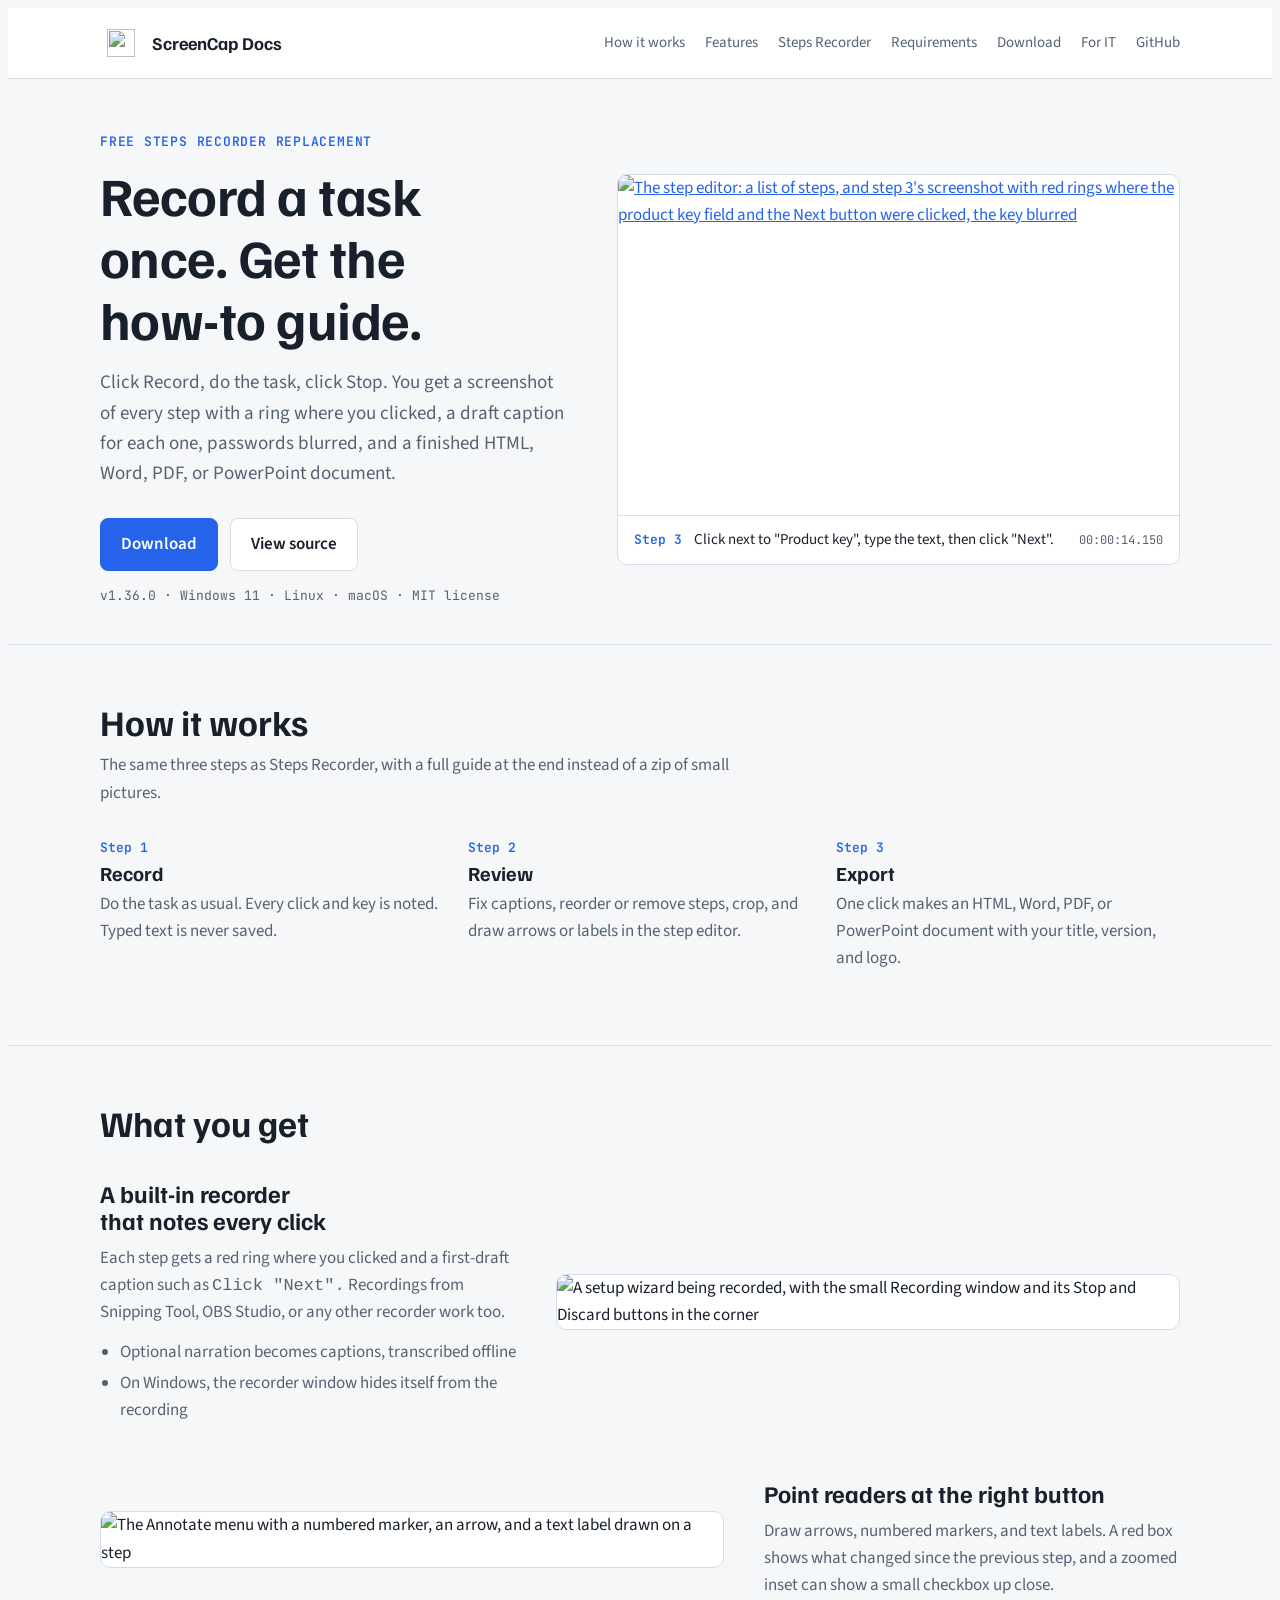
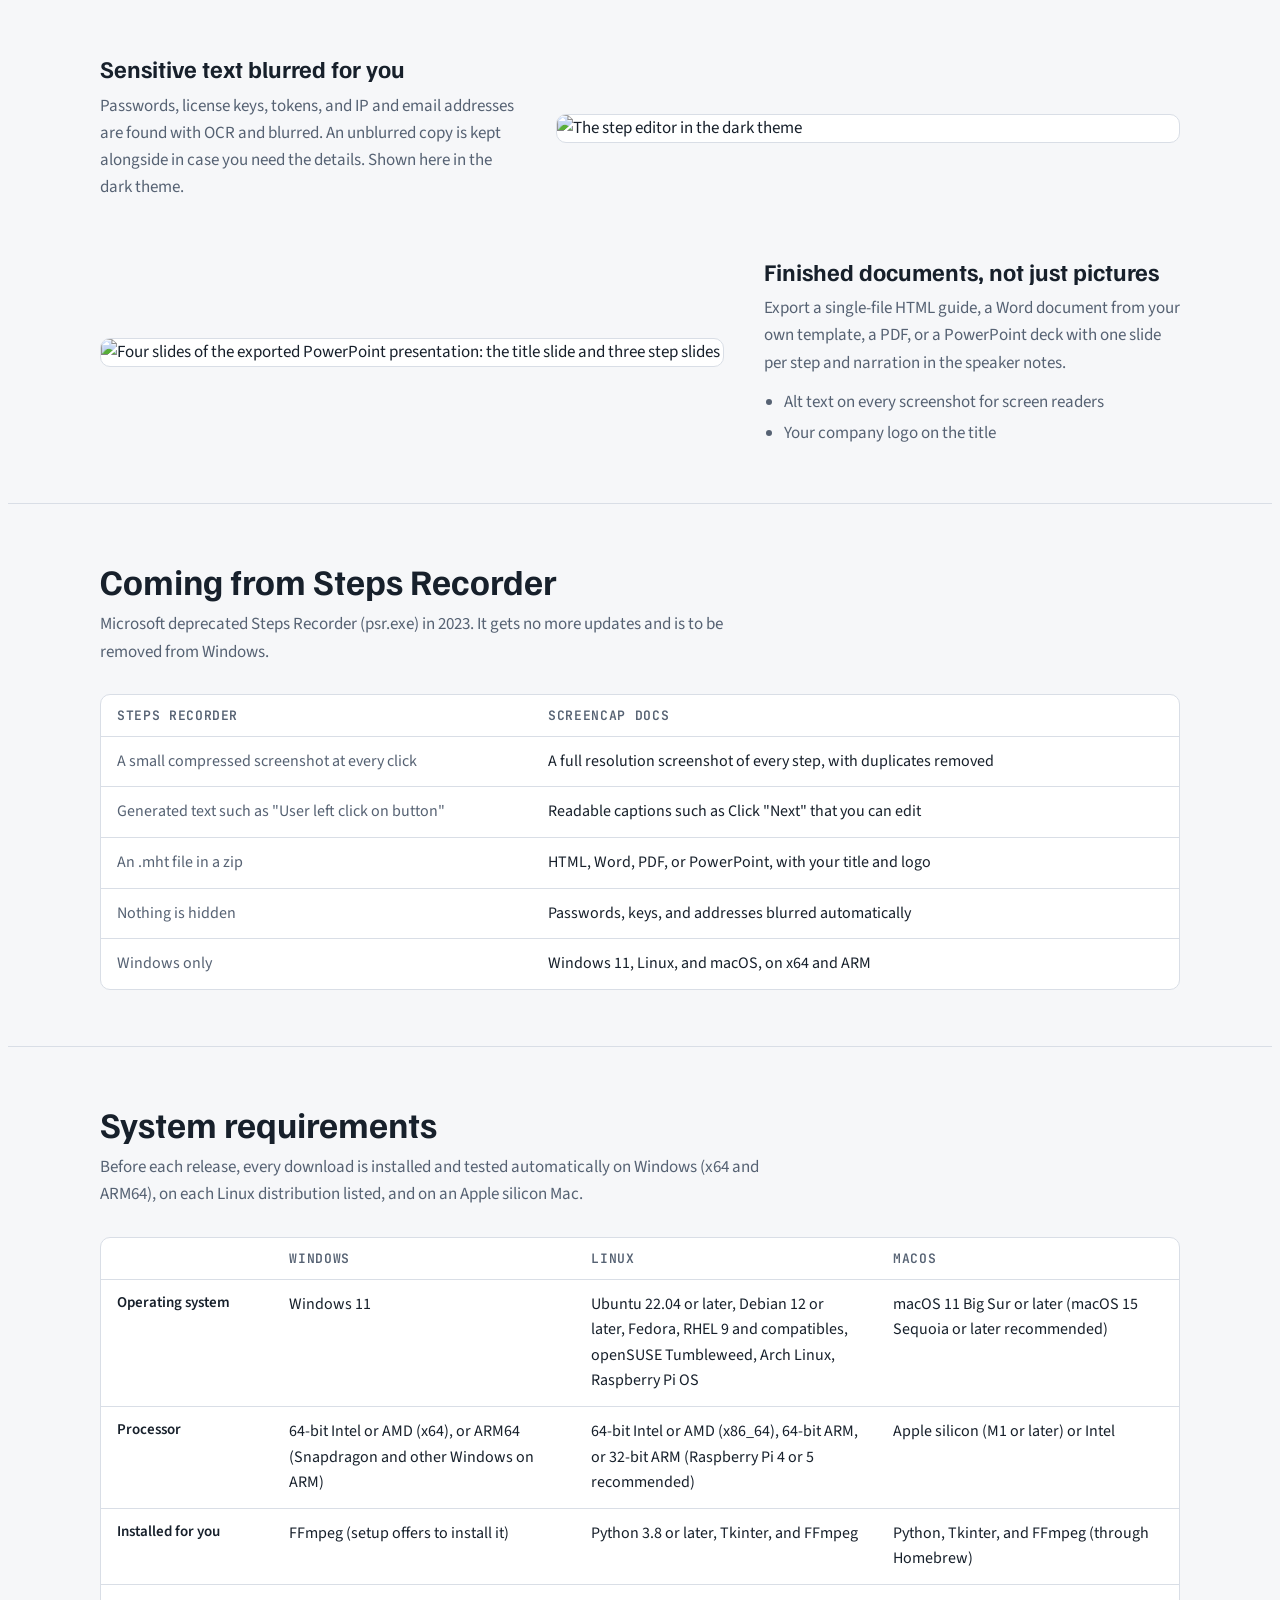
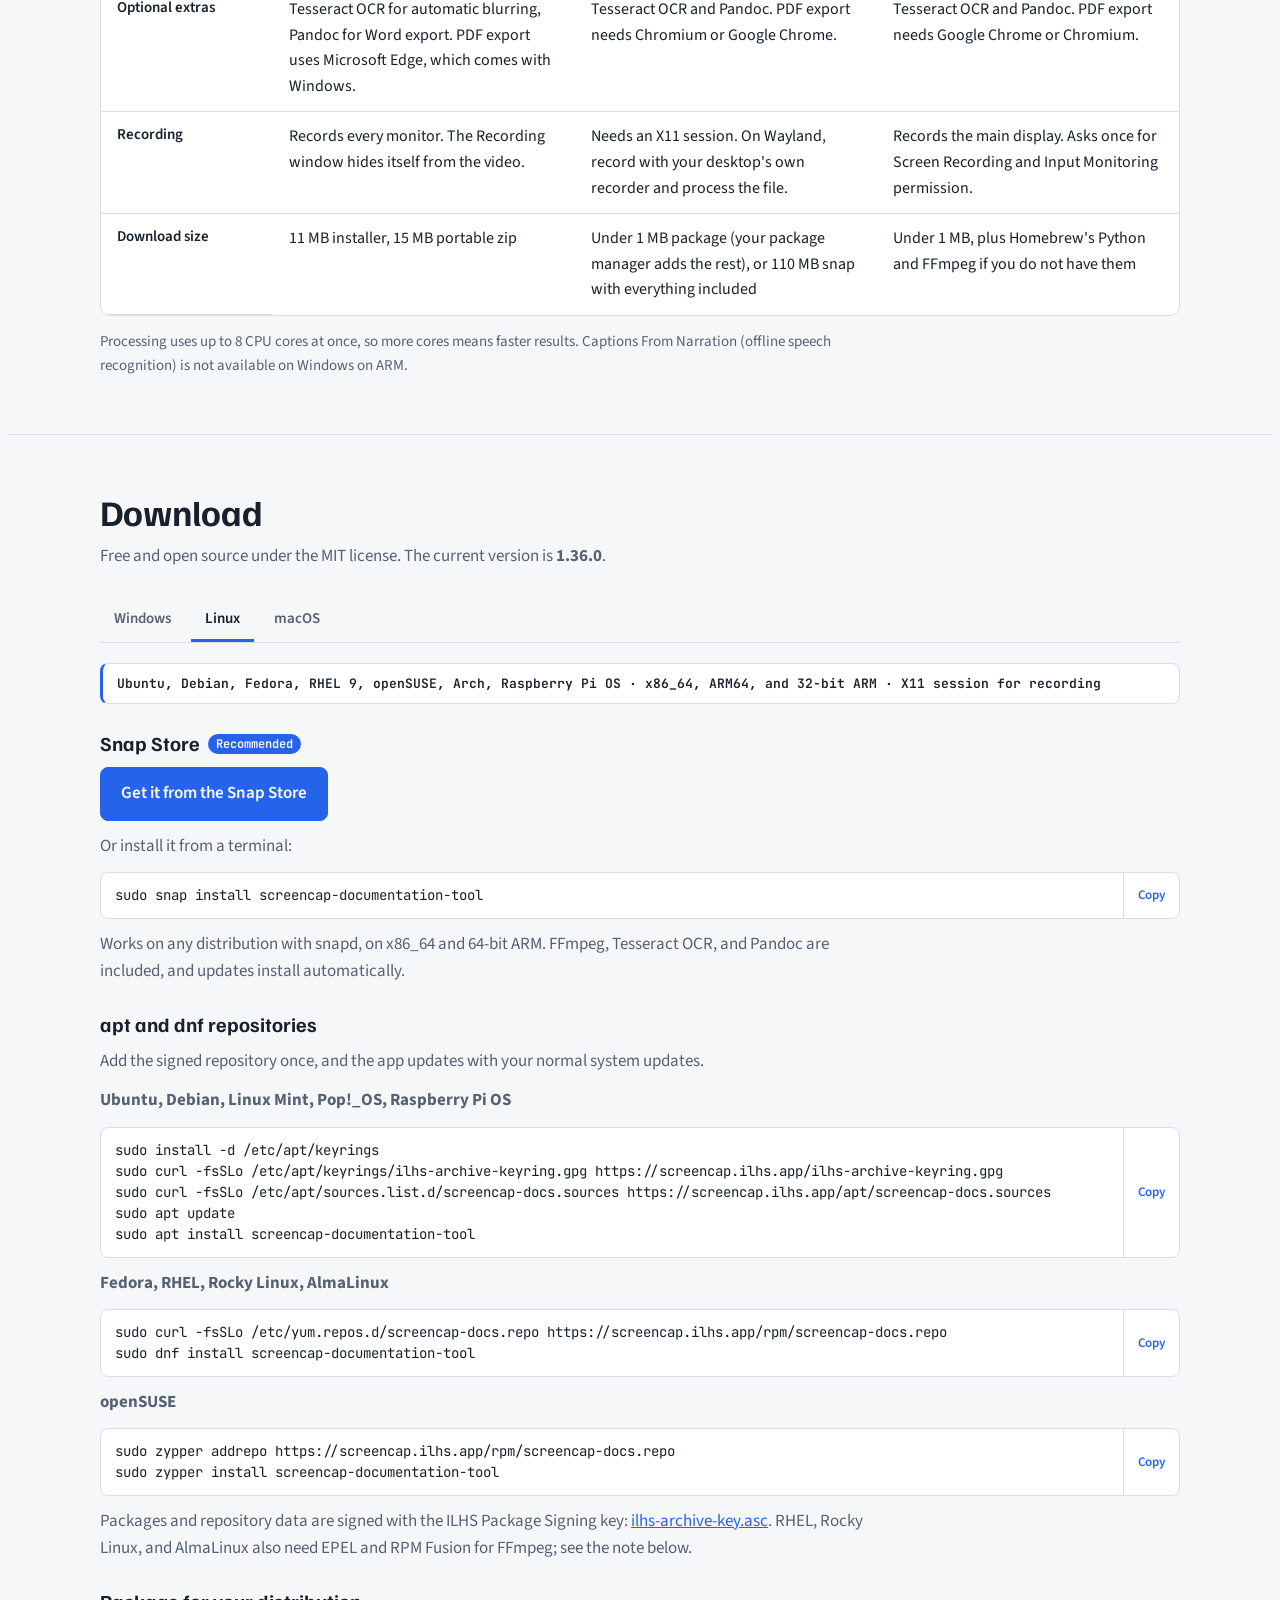
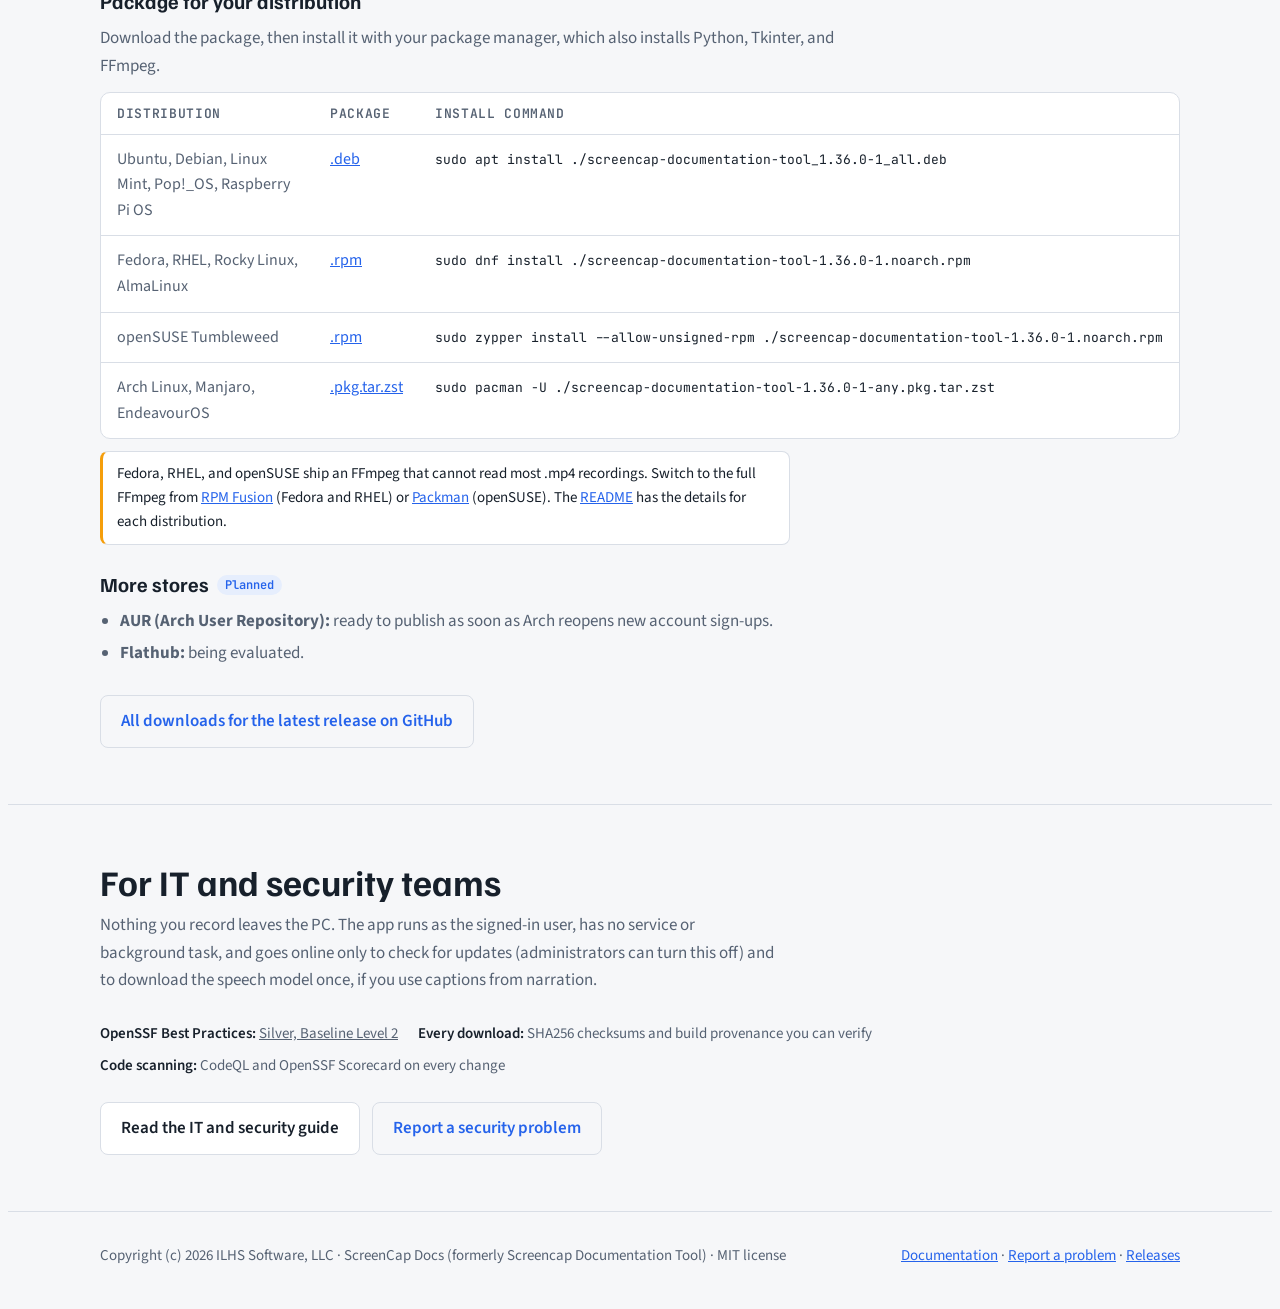
==== website/index.html @ e4e56e40 "Publish the project website and prepare v1.36.1 The website at https://screencap.ilhs.app replaces t" ====
<!doctype html>
<!--
  index.html
  2026-10-19
  Version: v1.0.0

  PURPOSE:
  The project website at https://screencap.ilhs.app. Published to GitHub
  Pages by .github/workflows/package-repos.yml, together with the apt and dnf
  repositories, the icon (assets/icon.png), and the screenshots
  (docs/screenshots/). The download links point at the newest release when
  the page loads; the links written here are the fallback.
-->
<html lang="en">
<head>
<meta charset="utf-8">
<meta name="viewport" content="width=device-width, initial-scale=1">
<title>ScreenCap Docs</title>
<meta name="description" content="A free Steps Recorder replacement for Windows, Linux, and macOS. Record a task once and get a finished how-to guide.">
<link rel="icon" type="image/png" href="icon.png">
<link rel="preconnect" href="https://fonts.googleapis.com">
<link rel="preconnect" href="https://fonts.gstatic.com" crossorigin>
<link rel="stylesheet" href="https://fonts.googleapis.com/css2?family=Familjen+Grotesk:wght@700&family=Source+Sans+3:wght@400;600&family=JetBrains+Mono:wght@400;600&display=swap">
<style>
/* Layout: a "how-to guide" page. The hero is step 1 of a real guide; features are numbered steps, the way the tool's own output reads.
   Colors and type follow docs/BRANDING.md: brand-blue for buttons, links, and accents; click-red only for what the product draws. */
:root {
  --paper: #f6f7f9;
  --sheet: #ffffff;
  --ink: #17202b;
  --muted: #566273;
  --rule: #d9dee6;
  --blue: #2563eb;          /* brand-blue */
  --on-blue: #ffffff;
  --blue-soft: #e6eefd;
  --red: #e53935;           /* click-red: rings and boxes the product draws */
  --amber: #f59e0b;         /* capture-amber: marks only, never text */
  --navy: #0f1e3d;          /* screen-navy */
  --display: "Familjen Grotesk", "Segoe UI", system-ui, sans-serif;
  --body: "Source Sans 3", "Segoe UI", system-ui, sans-serif;
  --mono: "JetBrains Mono", Consolas, "SFMono-Regular", monospace;
}
@media (prefers-color-scheme: dark) {
  :root:not([data-theme="light"]) {
    --paper: #10151c; --sheet: #18202a; --ink: #e8edf3; --muted: #9aa7b8;
    --rule: #2a3542; --blue: #6ea8fe; --on-blue: #10151c; --blue-soft: #1b2a44; --red: #ff6b66; --amber: #f5a524; --navy: #22355f;
    color-scheme: dark;
  }
}
:root[data-theme="dark"] {
  --paper: #10151c; --sheet: #18202a; --ink: #e8edf3; --muted: #9aa7b8;
  --rule: #2a3542; --blue: #6ea8fe; --on-blue: #10151c; --blue-soft: #1b2a44; --red: #ff6b66; --amber: #f5a524; --navy: #22355f;
  color-scheme: dark;
}
* { box-sizing: border-box; }
body { background: var(--paper); color: var(--ink); font: 17px/1.6 var(--body); }
a { color: var(--blue); }
a:focus-visible, button:focus-visible { outline: 3px solid var(--blue); outline-offset: 2px; border-radius: 4px; }
.wrap { max-width: 1120px; margin: 0 auto; padding-inline: 20px; }
h1, h2, h3 { font-family: var(--display); line-height: 1.15; text-wrap: balance; margin: 0; }
p { margin: 0; }

header.top { border-bottom: 1px solid var(--rule); background: var(--sheet); }
header.top .wrap { display: flex; flex-wrap: wrap; gap: 8px 24px; align-items: center; justify-content: space-between; padding-block: 14px; }
.brand { display: inline-flex; align-items: center; gap: 10px; font-family: var(--display); font-weight: 700; font-size: 18px; color: var(--ink); text-decoration: none; }
.brand img { width: 28px; height: 28px; margin: 7px; }
nav { display: flex; flex-wrap: wrap; gap: 4px 20px; font-size: 15px; }
nav a { color: var(--muted); text-decoration: none; }
nav a:hover { color: var(--ink); }

.hero { padding-block: 56px 40px; display: grid; grid-template-columns: minmax(0, 5fr) minmax(0, 6fr); gap: 48px; align-items: center; }
.eyebrow { font: 600 13px/1 var(--mono); letter-spacing: .06em; text-transform: uppercase; color: var(--blue); margin-bottom: 16px; }
.hero h1 { font-size: clamp(34px, 5vw, 54px); font-weight: 700; letter-spacing: -.01em; }
.hero .lede { margin-top: 18px; font-size: 19px; color: var(--muted); max-width: 34em; }
.ctas { margin-top: 28px; display: flex; flex-wrap: wrap; gap: 12px; }
.btn { display: inline-block; padding: 12px 20px; border-radius: 8px; font-weight: 600; text-decoration: none; border: 1px solid var(--rule); color: var(--ink); background: var(--sheet); }
.btn.primary { background: var(--blue); border-color: var(--blue); color: var(--on-blue); }
.meta { margin-top: 16px; font: 13px var(--mono); color: var(--muted); }
.trust { margin-top: 28px; display: flex; flex-wrap: wrap; gap: 8px 20px; font-size: 15px; color: var(--muted); }
.trust a { color: var(--muted); }
.trust strong { color: var(--ink); font-weight: 600; }

/* The hero picture is captioned like a step in the tool's own output */
figure.step { margin: 0; background: var(--sheet); border: 1px solid var(--rule); border-radius: 10px; overflow: hidden; }
figure.step img { display: block; width: 100%; height: auto; }
figure.step figcaption { display: flex; gap: 12px; align-items: baseline; padding: 12px 16px; border-top: 1px solid var(--rule); font-size: 15px; }
.num { font: 600 13px var(--mono); color: var(--blue); white-space: nowrap; }
.ts { font: 12px var(--mono); color: var(--muted); margin-left: auto; white-space: nowrap; }

section { padding-block: 56px; border-top: 1px solid var(--rule); }
section > .wrap > h2 { font-size: clamp(26px, 3.4vw, 36px); }
section > .wrap > .sub { margin-top: 10px; color: var(--muted); max-width: 40em; }

.flow { margin-top: 32px; display: grid; grid-template-columns: repeat(3, minmax(0, 1fr)); gap: 24px; counter-reset: s; padding: 0; list-style: none; }
.flow li { counter-increment: s; }
.flow li::before { content: "Step " counter(s); display: block; font: 600 13px var(--mono); color: var(--blue); margin-bottom: 6px; }
.flow h3 { font-size: 20px; }
.flow p { margin-top: 6px; color: var(--muted); }

.features { margin-top: 36px; display: grid; gap: 56px; }
.feature { display: grid; grid-template-columns: minmax(0, 2fr) minmax(0, 3fr); gap: 40px; align-items: center; }
.feature:nth-child(even) { grid-template-columns: minmax(0, 3fr) minmax(0, 2fr); }
.feature:nth-child(even) .copy { order: 2; }
.feature h3 { font-size: 24px; }
.feature p { margin-top: 10px; color: var(--muted); }
.feature ul { margin: 12px 0 0; padding-left: 20px; color: var(--muted); }
.feature li + li { margin-top: 4px; }
.shot { margin: 0; border: 1px solid var(--rule); border-radius: 10px; overflow: hidden; background: var(--sheet); }
.shot img { display: block; width: 100%; height: auto; }

.compare { margin-top: 28px; overflow-x: auto; border: 1px solid var(--rule); border-radius: 10px; background: var(--sheet); }
table { border-collapse: collapse; width: 100%; min-width: 560px; font-size: 16px; }
th, td { text-align: left; padding: 12px 16px; border-bottom: 1px solid var(--rule); vertical-align: top; }
tr:last-child td { border-bottom: 0; }
th { font: 600 13px var(--mono); text-transform: uppercase; letter-spacing: .05em; color: var(--muted); }
td:first-child { color: var(--muted); width: 40%; }

.install { margin-top: 28px; }
.tabs { display: flex; flex-wrap: wrap; gap: 6px; border-bottom: 1px solid var(--rule); }
.tabs button { font: 600 15px var(--body); color: var(--muted); background: none; border: 0; border-bottom: 3px solid transparent; padding: 10px 14px; cursor: pointer; }
.tabs button[aria-selected="true"] { color: var(--ink); border-bottom-color: var(--blue); }
.panel { padding-top: 20px; display: grid; gap: 28px; }
.panel p { color: var(--muted); max-width: 46em; }
.panel .req { font: 600 13px/1.5 var(--mono); color: var(--ink); padding: 10px 14px; background: var(--sheet); border: 1px solid var(--rule); border-left: 3px solid var(--blue); border-radius: 8px; max-width: none; }
.panel[hidden] { display: none; }
.way { display: grid; gap: 12px; }
.panel > *, .way > *, .steps li, .install { min-width: 0; }
.way h3 { font-size: 20px; display: flex; flex-wrap: wrap; gap: 8px; align-items: center; }
.way .compare { margin-top: 0; }
.way td code { font: 13px var(--mono); white-space: nowrap; }
.way td:first-child { width: 34%; }
.row { display: flex; flex-wrap: wrap; gap: 12px; }
.panel > .btn, .panel > .row { justify-self: start; }
.btn.ghost { background: none; color: var(--blue); }
.note { font-size: 15px; padding: 10px 14px; border-radius: 8px; background: var(--sheet); border: 1px solid var(--rule); border-left: 3px solid var(--amber); color: var(--ink) !important; }
.steps { margin: 0; padding-left: 22px; display: grid; gap: 14px; }
.steps li { padding-left: 4px; }
.steps li::marker { font: 600 15px var(--mono); color: var(--blue); }
.steps li p { margin-bottom: 8px; }
.plain { margin: 0; padding-left: 20px; color: var(--muted); }
.plain li + li { margin-top: 4px; }
.pill.ok { background: var(--blue); color: var(--on-blue); }
.reqs th[scope="row"] { font: 600 15px var(--body); text-transform: none; letter-spacing: 0; color: var(--ink); width: 16%; }
.reqs td:first-child { color: inherit; width: auto; }
.reqs td { width: 28%; }
.fine { margin-top: 14px; font-size: 15px; color: var(--muted); max-width: 52em; }
.cmd { display: flex; gap: 8px; align-items: stretch; background: var(--sheet); border: 1px solid var(--rule); border-radius: 8px; }
.cmd code { flex: 1; min-width: 0; overflow-x: auto; white-space: pre; padding: 12px 14px; font: 14px/1.5 var(--mono); }
.cmd button { font: 600 13px var(--body); border: 0; border-left: 1px solid var(--rule); background: none; color: var(--blue); padding: 0 14px; cursor: pointer; }
.pill { display: inline-block; font: 600 12px var(--mono); padding: 2px 8px; border-radius: 999px; background: var(--blue-soft); color: var(--blue); vertical-align: middle; }

footer { border-top: 1px solid var(--rule); padding-block: 32px; color: var(--muted); font-size: 15px; }
footer .wrap { display: flex; flex-wrap: wrap; gap: 8px 24px; justify-content: space-between; }

@media (max-width: 820px) {
  .pkgs table, .pkgs tbody, .pkgs tr, .pkgs td { display: block; min-width: 0; width: auto !important; }
  .pkgs thead { display: none; }
  .pkgs tr { padding: 10px 0; border-bottom: 1px solid var(--rule); }
  .pkgs tr:last-child { border-bottom: 0; }
  .pkgs td { border: 0; padding: 3px 16px; }
  .pkgs td:first-child { color: var(--ink); font-weight: 600; }
  .pkgs td code { white-space: normal; word-break: break-all; }
  .hero, .feature { grid-template-columns: minmax(0, 1fr); gap: 24px; }
  .feature:nth-child(even) { grid-template-columns: minmax(0, 1fr); }
  .feature:nth-child(even) .copy { order: 0; }
  .flow { grid-template-columns: minmax(0, 1fr); }
  .hero { padding-block: 36px 28px; }
  section { padding-block: 40px; }
}
@media (max-width: 640px) {
  .compare:not(.pkgs) { overflow: visible; }
  .compare:not(.pkgs) table, .compare:not(.pkgs) tbody, .compare:not(.pkgs) tr, .compare:not(.pkgs) td, .compare:not(.pkgs) th[scope="row"] { display: block; min-width: 0; width: auto !important; }
  .compare:not(.pkgs) thead { display: none; }
  .compare:not(.pkgs) tr { padding: 14px 16px; border-bottom: 1px solid var(--rule); }
  .compare:not(.pkgs) tr:last-child { border-bottom: 0; }
  .compare:not(.pkgs) td, .compare:not(.pkgs) th[scope="row"] { border: 0; padding: 0; }
  .compare:not(.pkgs) td + td, .compare:not(.pkgs) th + td { margin-top: 10px; }
  .compare:not(.pkgs) td::before { content: attr(data-label); display: block; font: 600 12px var(--mono); text-transform: uppercase; letter-spacing: .05em; color: var(--muted); margin-bottom: 2px; }
  .compare:not(.pkgs) td:last-child { color: var(--ink); }
  .reqs th[scope="row"] { font-size: 17px; margin-bottom: 4px; }
  nav { gap: 0 18px; }
  nav a { display: inline-block; padding: 10px 0; }
  .hero h1 { overflow-wrap: anywhere; }
}
a.zoom { display: block; }
@media (prefers-reduced-motion: no-preference) { .btn { transition: filter .15s; } .btn:hover { filter: brightness(1.06); } }
</style>
</head>
<body>

<header class="top">
  <div class="wrap">
    <a class="brand" href="#"><img src="icon.png" alt="" width="28" height="28">ScreenCap Docs</a>
    <nav aria-label="Page">
      <a href="#how">How it works</a>
      <a href="#features">Features</a>
      <a href="#psr">Steps Recorder</a>
      <a href="#requirements">Requirements</a>
      <a href="#install">Download</a>
      <a href="#it">For IT</a>
      <a href="https://github.com/ILikeHostingServices/Screencap-Documentation-Tool">GitHub</a>
    </nav>
  </div>
</header>

<main>
  <div class="wrap hero">
    <div>
      <p class="eyebrow">Free Steps Recorder replacement</p>
      <h1>Record a task once. Get the how-to guide.</h1>
      <p class="lede">Click Record, do the task, click Stop. You get a screenshot of every step with a ring where you clicked, a draft caption for each one, passwords blurred, and a finished HTML, Word, PDF, or PowerPoint document.</p>
      <div class="ctas">
        <a class="btn primary" href="#install">Download</a>
        <a class="btn" href="https://github.com/ILikeHostingServices/Screencap-Documentation-Tool">View source</a>
      </div>
      <p class="meta">v<span data-ver>1.36.0</span> · Windows 11 · Linux · macOS · MIT license</p>
    </div>
    <figure class="step">
      <a class="zoom" href="screenshots/01-steps-editor.png" aria-label="Open the full-size screenshot"><img src="screenshots/01-steps-editor.png" width="1600" height="972" alt="The step editor: a list of steps, and step 3's screenshot with red rings where the product key field and the Next button were clicked, the key blurred"></a>
      <figcaption><span class="num">Step 3</span><span>Click next to "Product key", type the text, then click "Next".</span><span class="ts">00:00:14.150</span></figcaption>
    </figure>
  </div>

  <section id="how">
    <div class="wrap">
      <h2>How it works</h2>
      <p class="sub">The same three steps as Steps Recorder, with a full guide at the end instead of a zip of small pictures.</p>
      <ol class="flow">
        <li><h3>Record</h3><p>Do the task as usual. Every click and key is noted. Typed text is never saved.</p></li>
        <li><h3>Review</h3><p>Fix captions, reorder or remove steps, crop, and draw arrows or labels in the step editor.</p></li>
        <li><h3>Export</h3><p>One click makes an HTML, Word, PDF, or PowerPoint document with your title, version, and logo.</p></li>
      </ol>
    </div>
  </section>

  <section id="features">
    <div class="wrap">
      <h2>What you get</h2>
      <div class="features">
        <div class="feature">
          <div class="copy">
            <h3>A built-in recorder that notes every click</h3>
            <p>Each step gets a red ring where you clicked and a first-draft caption such as <code>Click "Next".</code> Recordings from Snipping Tool, OBS Studio, or any other recorder work too.</p>
            <ul><li>Optional narration becomes captions, transcribed offline</li><li>On Windows, the recorder window hides itself from the recording</li></ul>
          </div>
          <figure class="shot"><img src="screenshots/05-recording.png" alt="A setup wizard being recorded, with the small Recording window and its Stop and Discard buttons in the corner" loading="lazy"></figure>
        </div>
        <div class="feature">
          <div class="copy">
            <h3>Point readers at the right button</h3>
            <p>Draw arrows, numbered markers, and text labels. A red box shows what changed since the previous step, and a zoomed inset can show a small checkbox up close.</p>
          </div>
          <figure class="shot"><img src="screenshots/02-annotate-menu.png" alt="The Annotate menu with a numbered marker, an arrow, and a text label drawn on a step" loading="lazy"></figure>
        </div>
        <div class="feature">
          <div class="copy">
            <h3>Sensitive text blurred for you</h3>
            <p>Passwords, license keys, tokens, and IP and email addresses are found with OCR and blurred. An unblurred copy is kept alongside in case you need the details. Shown here in the dark theme.</p>
          </div>
          <figure class="shot"><img src="screenshots/04-dark-theme.png" alt="The step editor in the dark theme" loading="lazy"></figure>
        </div>
        <div class="feature">
          <div class="copy">
            <h3>Finished documents, not just pictures</h3>
            <p>Export a single-file HTML guide, a Word document from your own template, a PDF, or a PowerPoint deck with one slide per step and narration in the speaker notes.</p>
            <ul><li>Alt text on every screenshot for screen readers</li><li>Your company logo on the title</li></ul>
          </div>
          <figure class="shot"><img src="screenshots/07-powerpoint.png" alt="Four slides of the exported PowerPoint presentation: the title slide and three step slides" loading="lazy"></figure>
        </div>
      </div>
    </div>
  </section>

  <section id="psr">
    <div class="wrap">
      <h2>Coming from Steps Recorder</h2>
      <p class="sub">Microsoft deprecated Steps Recorder (psr.exe) in 2023. It gets no more updates and is to be removed from Windows.</p>
      <div class="compare">
        <table>
          <thead><tr><th>Steps Recorder</th><th>ScreenCap Docs</th></tr></thead>
          <tbody>
            <tr><td data-label="Steps Recorder">A small compressed screenshot at every click</td><td data-label="ScreenCap Docs">A full resolution screenshot of every step, with duplicates removed</td></tr>
            <tr><td data-label="Steps Recorder">Generated text such as "User left click on button"</td><td data-label="ScreenCap Docs">Readable captions such as Click "Next" that you can edit</td></tr>
            <tr><td data-label="Steps Recorder">An .mht file in a zip</td><td data-label="ScreenCap Docs">HTML, Word, PDF, or PowerPoint, with your title and logo</td></tr>
            <tr><td data-label="Steps Recorder">Nothing is hidden</td><td data-label="ScreenCap Docs">Passwords, keys, and addresses blurred automatically</td></tr>
            <tr><td data-label="Steps Recorder">Windows only</td><td data-label="ScreenCap Docs">Windows 11, Linux, and macOS, on x64 and ARM</td></tr>
          </tbody>
        </table>
      </div>
    </div>
  </section>

  <section id="requirements">
    <div class="wrap">
      <h2>System requirements</h2>
      <p class="sub">Before each release, every download is installed and tested automatically on Windows (x64 and ARM64), on each Linux distribution listed, and on an Apple silicon Mac.</p>
      <div class="compare reqs">
        <table>
          <thead><tr><th scope="col"></th><th scope="col">Windows</th><th scope="col">Linux</th><th scope="col">macOS</th></tr></thead>
          <tbody>
            <tr><th scope="row">Operating system</th><td data-label="Windows">Windows 11</td><td data-label="Linux">Ubuntu 22.04 or later, Debian 12 or later, Fedora, RHEL 9 and compatibles, openSUSE Tumbleweed, Arch Linux, Raspberry Pi OS</td><td data-label="macOS">macOS 11 Big Sur or later (macOS 15 Sequoia or later recommended)</td></tr>
            <tr><th scope="row">Processor</th><td data-label="Windows">64-bit Intel or AMD (x64), or ARM64 (Snapdragon and other Windows on ARM)</td><td data-label="Linux">64-bit Intel or AMD (x86_64), 64-bit ARM, or 32-bit ARM (Raspberry Pi 4 or 5 recommended)</td><td data-label="macOS">Apple silicon (M1 or later) or Intel</td></tr>
            <tr><th scope="row">Installed for you</th><td data-label="Windows">FFmpeg (setup offers to install it)</td><td data-label="Linux">Python 3.8 or later, Tkinter, and FFmpeg</td><td data-label="macOS">Python, Tkinter, and FFmpeg (through Homebrew)</td></tr>
            <tr><th scope="row">Optional extras</th><td data-label="Windows">Tesseract OCR for automatic blurring, Pandoc for Word export. PDF export uses Microsoft Edge, which comes with Windows.</td><td data-label="Linux">Tesseract OCR and Pandoc. PDF export needs Chromium or Google Chrome.</td><td data-label="macOS">Tesseract OCR and Pandoc. PDF export needs Google Chrome or Chromium.</td></tr>
            <tr><th scope="row">Recording</th><td data-label="Windows">Records every monitor. The Recording window hides itself from the video.</td><td data-label="Linux">Needs an X11 session. On Wayland, record with your desktop's own recorder and process the file.</td><td data-label="macOS">Records the main display. Asks once for Screen Recording and Input Monitoring permission.</td></tr>
            <tr><th scope="row">Download size</th><td data-label="Windows">11 MB installer, 15 MB portable zip</td><td data-label="Linux">Under 1 MB package (your package manager adds the rest), or 110 MB snap with everything included</td><td data-label="macOS">Under 1 MB, plus Homebrew's Python and FFmpeg if you do not have them</td></tr>
          </tbody>
        </table>
      </div>
      <p class="fine">Processing uses up to 8 CPU cores at once, so more cores means faster results. Captions From Narration (offline speech recognition) is not available on Windows on ARM.</p>
    </div>
  </section>

  <section id="install">
    <div class="wrap">
      <h2>Download</h2>
      <p class="sub">Free and open source under the MIT license. The current version is <strong data-ver>1.36.0</strong>.</p>
      <div class="install">
        <div class="tabs" role="tablist" aria-label="Operating system">
          <button role="tab" id="t-win" aria-selected="true" aria-controls="p-win">Windows</button>
          <button role="tab" id="t-linux" aria-selected="false" aria-controls="p-linux">Linux</button>
          <button role="tab" id="t-mac" aria-selected="false" aria-controls="p-mac">macOS</button>
        </div>

        <div class="panel" role="tabpanel" id="p-win" aria-labelledby="t-win">
          <p class="req">Windows 11 · x64 (Intel and AMD) or ARM64 · 11 MB</p>

          <div class="way">
            <h3>Installer <span class="pill ok">Recommended</span></h3>
            <div class="row">
              <a class="btn primary" id="dl-win" data-asset="windows-x64-setup.exe" href="https://github.com/ILikeHostingServices/Screencap-Documentation-Tool/releases/download/v1.36.0/Screencap-Documentation-Tool-v1.36.0-windows-x64-setup.exe">Download for Windows (x64)</a>
              <a class="btn" id="dl-win-alt" data-asset="windows-arm64-setup.exe" href="https://github.com/ILikeHostingServices/Screencap-Documentation-Tool/releases/download/v1.36.0/Screencap-Documentation-Tool-v1.36.0-windows-arm64-setup.exe">Download for Windows on ARM</a>
            </div>
            <p>Run the downloaded file. Setup asks whether to install for everyone on the PC or just you, offers to install FFmpeg if it is missing, and adds the <code>screencap</code> command to the PATH so it works in any terminal. After that, the app updates itself with <strong>Help &gt; Check for Updates</strong>.</p>
            <p class="note">The installer is not code signed yet, so Windows may show <strong>Windows protected your PC</strong>. Choose <strong>More info</strong>, then <strong>Run anyway</strong>. To check the file first, compare it with <code>SHA256SUMS.txt</code> on the release page, as the <a href="https://github.com/ILikeHostingServices/Screencap-Documentation-Tool/blob/main/CODE_SIGNING_POLICY.md">code signing policy</a> explains.</p>
          </div>

          <div class="way">
            <h3>Windows Package Manager (winget) <span class="pill">In review</span></h3>
            <div class="cmd"><code>winget install --id ILHS.ScreencapDocumentationTool -e</code><button type="button" data-copy>Copy</button></div>
            <p>This command works once Microsoft approves the package. winget installs FFmpeg along with it.</p>
          </div>

          <div class="way">
            <h3>Portable zip</h3>
            <p>Nothing to install: unzip the folder and run <code>Screencap Documentation Tool.exe</code>. Download the <a data-asset="windows-x64-portable.zip" href="https://github.com/ILikeHostingServices/Screencap-Documentation-Tool/releases/download/v1.36.0/Screencap-Documentation-Tool-v1.36.0-windows-x64-portable.zip">x64 zip</a> or the <a data-asset="windows-arm64-portable.zip" href="https://github.com/ILikeHostingServices/Screencap-Documentation-Tool/releases/download/v1.36.0/Screencap-Documentation-Tool-v1.36.0-windows-arm64-portable.zip">ARM64 zip</a> (15 MB). FFmpeg must be installed separately.</p>
          </div>

          <div class="way">
            <h3>Microsoft Store <span class="pill">Planned</span></h3>
            <p>A Microsoft Store version is planned. It will install with no security prompt and update through the Store.</p>
          </div>

          <a class="btn ghost" href="https://github.com/ILikeHostingServices/Screencap-Documentation-Tool/releases/latest">All downloads for the latest release on GitHub</a>
        </div>

        <div class="panel" role="tabpanel" id="p-linux" aria-labelledby="t-linux" hidden>
          <p class="req">Ubuntu, Debian, Fedora, RHEL 9, openSUSE, Arch, Raspberry Pi OS · x86_64, ARM64, and 32-bit ARM · X11 session for recording</p>

          <div class="way">
            <h3>Snap Store <span class="pill ok">Recommended</span></h3>
            <div class="row"><a class="btn primary" href="https://snapcraft.io/screencap-documentation-tool">Get it from the Snap Store</a></div>
            <p>Or install it from a terminal:</p>
            <div class="cmd"><code>sudo snap install screencap-documentation-tool</code><button type="button" data-copy>Copy</button></div>
            <p>Works on any distribution with snapd, on x86_64 and 64-bit ARM. FFmpeg, Tesseract OCR, and Pandoc are included, and updates install automatically.</p>
          </div>

          <div class="way">
            <h3>apt and dnf repositories</h3>
            <p>Add the signed repository once, and the app updates with your normal system updates.</p>
            <p><strong>Ubuntu, Debian, Linux Mint, Pop!_OS, Raspberry Pi OS</strong></p>
            <div class="cmd"><code>sudo install -d /etc/apt/keyrings
sudo curl -fsSLo /etc/apt/keyrings/ilhs-archive-keyring.gpg https://screencap.ilhs.app/ilhs-archive-keyring.gpg
sudo curl -fsSLo /etc/apt/sources.list.d/screencap-docs.sources https://screencap.ilhs.app/apt/screencap-docs.sources
sudo apt update
sudo apt install screencap-documentation-tool</code><button type="button" data-copy>Copy</button></div>
            <p><strong>Fedora, RHEL, Rocky Linux, AlmaLinux</strong></p>
            <div class="cmd"><code>sudo curl -fsSLo /etc/yum.repos.d/screencap-docs.repo https://screencap.ilhs.app/rpm/screencap-docs.repo
sudo dnf install screencap-documentation-tool</code><button type="button" data-copy>Copy</button></div>
            <p><strong>openSUSE</strong></p>
            <div class="cmd"><code>sudo zypper addrepo https://screencap.ilhs.app/rpm/screencap-docs.repo
sudo zypper install screencap-documentation-tool</code><button type="button" data-copy>Copy</button></div>
            <p>Packages and repository data are signed with the ILHS Package Signing key: <a href="ilhs-archive-key.asc">ilhs-archive-key.asc</a>. RHEL, Rocky Linux, and AlmaLinux also need EPEL and RPM Fusion for FFmpeg; see the note below.</p>
          </div>

          <div class="way">
            <h3>Package for your distribution</h3>
            <p>Download the package, then install it with your package manager, which also installs Python, Tkinter, and FFmpeg.</p>
            <div class="compare pkgs">
              <table>
                <thead><tr><th scope="col">Distribution</th><th scope="col">Package</th><th scope="col">Install command</th></tr></thead>
                <tbody>
                  <tr><td>Ubuntu, Debian, Linux Mint, Pop!_OS, Raspberry Pi OS</td><td><a data-asset="deb" href="https://github.com/ILikeHostingServices/Screencap-Documentation-Tool/releases/download/v1.36.0/screencap-documentation-tool_1.36.0-1_all.deb">.deb</a></td><td><code data-tpl="sudo apt install ./screencap-documentation-tool_{v}-1_all.deb">sudo apt install ./screencap-documentation-tool_1.36.0-1_all.deb</code></td></tr>
                  <tr><td>Fedora, RHEL, Rocky Linux, AlmaLinux</td><td><a data-asset="rpm" href="https://github.com/ILikeHostingServices/Screencap-Documentation-Tool/releases/download/v1.36.0/screencap-documentation-tool-1.36.0-1.noarch.rpm">.rpm</a></td><td><code data-tpl="sudo dnf install ./screencap-documentation-tool-{v}-1.noarch.rpm">sudo dnf install ./screencap-documentation-tool-1.36.0-1.noarch.rpm</code></td></tr>
                  <tr><td>openSUSE Tumbleweed</td><td><a data-asset="rpm" href="https://github.com/ILikeHostingServices/Screencap-Documentation-Tool/releases/download/v1.36.0/screencap-documentation-tool-1.36.0-1.noarch.rpm">.rpm</a></td><td><code data-tpl="sudo zypper install --allow-unsigned-rpm ./screencap-documentation-tool-{v}-1.noarch.rpm">sudo zypper install --allow-unsigned-rpm ./screencap-documentation-tool-1.36.0-1.noarch.rpm</code></td></tr>
                  <tr><td>Arch Linux, Manjaro, EndeavourOS</td><td><a data-asset="pkg" href="https://github.com/ILikeHostingServices/Screencap-Documentation-Tool/releases/download/v1.36.0/screencap-documentation-tool-1.36.0-1-any.pkg.tar.zst">.pkg.tar.zst</a></td><td><code data-tpl="sudo pacman -U ./screencap-documentation-tool-{v}-1-any.pkg.tar.zst">sudo pacman -U ./screencap-documentation-tool-1.36.0-1-any.pkg.tar.zst</code></td></tr>
                </tbody>
              </table>
            </div>
            <p class="note">Fedora, RHEL, and openSUSE ship an FFmpeg that cannot read most .mp4 recordings. Switch to the full FFmpeg from <a href="https://rpmfusion.org/Howto/Multimedia">RPM Fusion</a> (Fedora and RHEL) or <a href="https://en.opensuse.org/Additional_package_repositories#Packman">Packman</a> (openSUSE). The <a href="https://github.com/ILikeHostingServices/Screencap-Documentation-Tool#linux">README</a> has the details for each distribution.</p>
          </div>

          <div class="way">
            <h3>More stores <span class="pill">Planned</span></h3>
            <ul class="plain">
              <li><strong>AUR (Arch User Repository):</strong> ready to publish as soon as Arch reopens new account sign-ups.</li>
              <li><strong>Flathub:</strong> being evaluated.</li>
            </ul>
          </div>

          <a class="btn ghost" href="https://github.com/ILikeHostingServices/Screencap-Documentation-Tool/releases/latest">All downloads for the latest release on GitHub</a>
        </div>

        <div class="panel" role="tabpanel" id="p-mac" aria-labelledby="t-mac" hidden>
          <p class="req">macOS 11 or later · Apple silicon and Intel · Installed with Homebrew</p>

          <div class="way">
            <h3>Homebrew <span class="pill ok">Recommended</span></h3>
            <ol class="steps">
              <li>
                <p>Install <a href="https://brew.sh">Homebrew</a> if you do not have it yet. Paste this into Terminal and follow the prompts:</p>
                <div class="cmd"><code>/bin/bash -c "$(curl -fsSL https://raw.githubusercontent.com/Homebrew/install/HEAD/install.sh)"</code><button type="button" data-copy>Copy</button></div>
              </li>
              <li>
                <p>Install the app:</p>
                <div class="cmd"><code>brew install ilikehostingservices/tap/screencap-documentation-tool</code><button type="button" data-copy>Copy</button></div>
              </li>
              <li>
                <p>Add it to Launchpad, Spotlight, and the Dock:</p>
                <div class="cmd"><code>ln -sf "$(brew --prefix)/opt/screencap-documentation-tool/ScreenCap Docs.app" ~/Applications/</code><button type="button" data-copy>Copy</button></div>
              </li>
              <li>
                <p>Optional: add automatic blurring and Word export:</p>
                <div class="cmd"><code>brew install tesseract pandoc</code><button type="button" data-copy>Copy</button></div>
              </li>
            </ol>
            <p>To update later, run <code>brew upgrade screencap-documentation-tool</code>. The first time you record, macOS asks you to allow Screen Recording and Input Monitoring; restart the app after allowing them.</p>
            <p class="note">Intel Macs work today. Homebrew plans to end support for Intel Macs in September 2027.</p>
          </div>

          <div class="row">
            <a class="btn ghost" href="https://github.com/ILikeHostingServices/Screencap-Documentation-Tool/releases/latest">Latest release on GitHub</a>
            <a class="btn ghost" href="https://github.com/ILikeHostingServices/homebrew-tap">Homebrew tap</a>
          </div>
        </div>
      </div>
    </div>
  </section>

  <section id="it">
    <div class="wrap">
      <h2>For IT and security teams</h2>
      <p class="sub">Nothing you record leaves the PC. The app runs as the signed-in user, has no service or background task, and goes online only to check for updates (administrators can turn this off) and to download the speech model once, if you use captions from narration.</p>
      <div class="trust">
        <span><strong>OpenSSF Best Practices:</strong> <a href="https://www.bestpractices.dev/projects/15607">Silver, Baseline Level 2</a></span>
        <span><strong>Every download:</strong> SHA256 checksums and build provenance you can verify</span>
        <span><strong>Code scanning:</strong> CodeQL and OpenSSF Scorecard on every change</span>
      </div>
      <div class="row" style="margin-top: 24px">
        <a class="btn" href="https://github.com/ILikeHostingServices/Screencap-Documentation-Tool/blob/main/docs/SECURITY_FOR_IT.md">Read the IT and security guide</a>
        <a class="btn ghost" href="https://github.com/ILikeHostingServices/Screencap-Documentation-Tool/blob/main/SECURITY.md">Report a security problem</a>
      </div>
    </div>
  </section>
</main>

<footer>
  <div class="wrap">
    <span>Copyright (c) 2026 ILHS Software, LLC · ScreenCap Docs (formerly Screencap Documentation Tool) · MIT license</span>
    <span><a href="https://github.com/ILikeHostingServices/Screencap-Documentation-Tool#readme">Documentation</a> · <a href="https://github.com/ILikeHostingServices/Screencap-Documentation-Tool/issues">Report a problem</a> · <a href="https://github.com/ILikeHostingServices/Screencap-Documentation-Tool/releases">Releases</a></span>
  </div>
</footer>

<script>
const tabs = [...document.querySelectorAll('[role="tab"]')];
function show(tab) {
  tabs.forEach(t => {
    const on = t === tab;
    t.setAttribute('aria-selected', on);
    document.getElementById(t.getAttribute('aria-controls')).hidden = !on;
  });
}
tabs.forEach(t => t.addEventListener('click', () => show(t)));
// Open on the visitor's own system
const ua = navigator.userAgent;
if (/Mac OS X/.test(ua) && !/iPhone|iPad/.test(ua)) show(tabs[2]);
else if (/Linux|X11/.test(ua) && !/Android/.test(ua)) show(tabs[1]);
// Point the download links at the newest release (falls back to the links in the page)
fetch('https://api.github.com/repos/ILikeHostingServices/Screencap-Documentation-Tool/releases/latest')
  .then(r => r.ok ? r.json() : Promise.reject())
  .then(rel => {
    const v = rel.tag_name.replace(/^v/, '');
    const find = end => (rel.assets.find(a => a.name.endsWith(end)) || {}).browser_download_url;
    const ends = { deb: '_all.deb', rpm: '.noarch.rpm', pkg: '-any.pkg.tar.zst' };
    document.querySelectorAll('[data-asset]').forEach(a => {
      const k = a.dataset.asset, url = find(ends[k] || '-' + k);
      if (url) a.href = url;
    });
    document.querySelectorAll('[data-tpl]').forEach(c => c.textContent = c.dataset.tpl.replace('{v}', v));
    document.querySelectorAll('[data-ver]').forEach(e => e.textContent = v);
  })
  .catch(() => {});
// Windows on ARM: offer the ARM64 installer first
if (navigator.userAgentData && navigator.userAgentData.getHighEntropyValues) {
  navigator.userAgentData.getHighEntropyValues(['architecture']).then(h => {
    if (h.architecture !== 'arm' || !/Windows/.test(navigator.userAgent)) return;
    const main = document.getElementById('dl-win'), alt = document.getElementById('dl-win-alt');
    [main.href, alt.href] = [alt.href, main.href];
    [main.dataset.asset, alt.dataset.asset] = [alt.dataset.asset, main.dataset.asset];
    main.textContent = 'Download for Windows on ARM';
    alt.textContent = 'Download for Windows (x64)';
  }).catch(() => {});
}
document.querySelectorAll('[data-copy]').forEach(b => b.addEventListener('click', () => {
  const code = b.previousElementSibling;
  const done = () => { b.textContent = 'Copied'; setTimeout(() => b.textContent = 'Copy', 1500); };
  try {
    navigator.clipboard.writeText(code.textContent).then(done, () => select(code));
  } catch (e) { select(code); }
}));
function select(el) { const r = document.createRange(); r.selectNodeContents(el); const s = getSelection(); s.removeAllRanges(); s.addRange(r); }
</script>
</body>
</html>
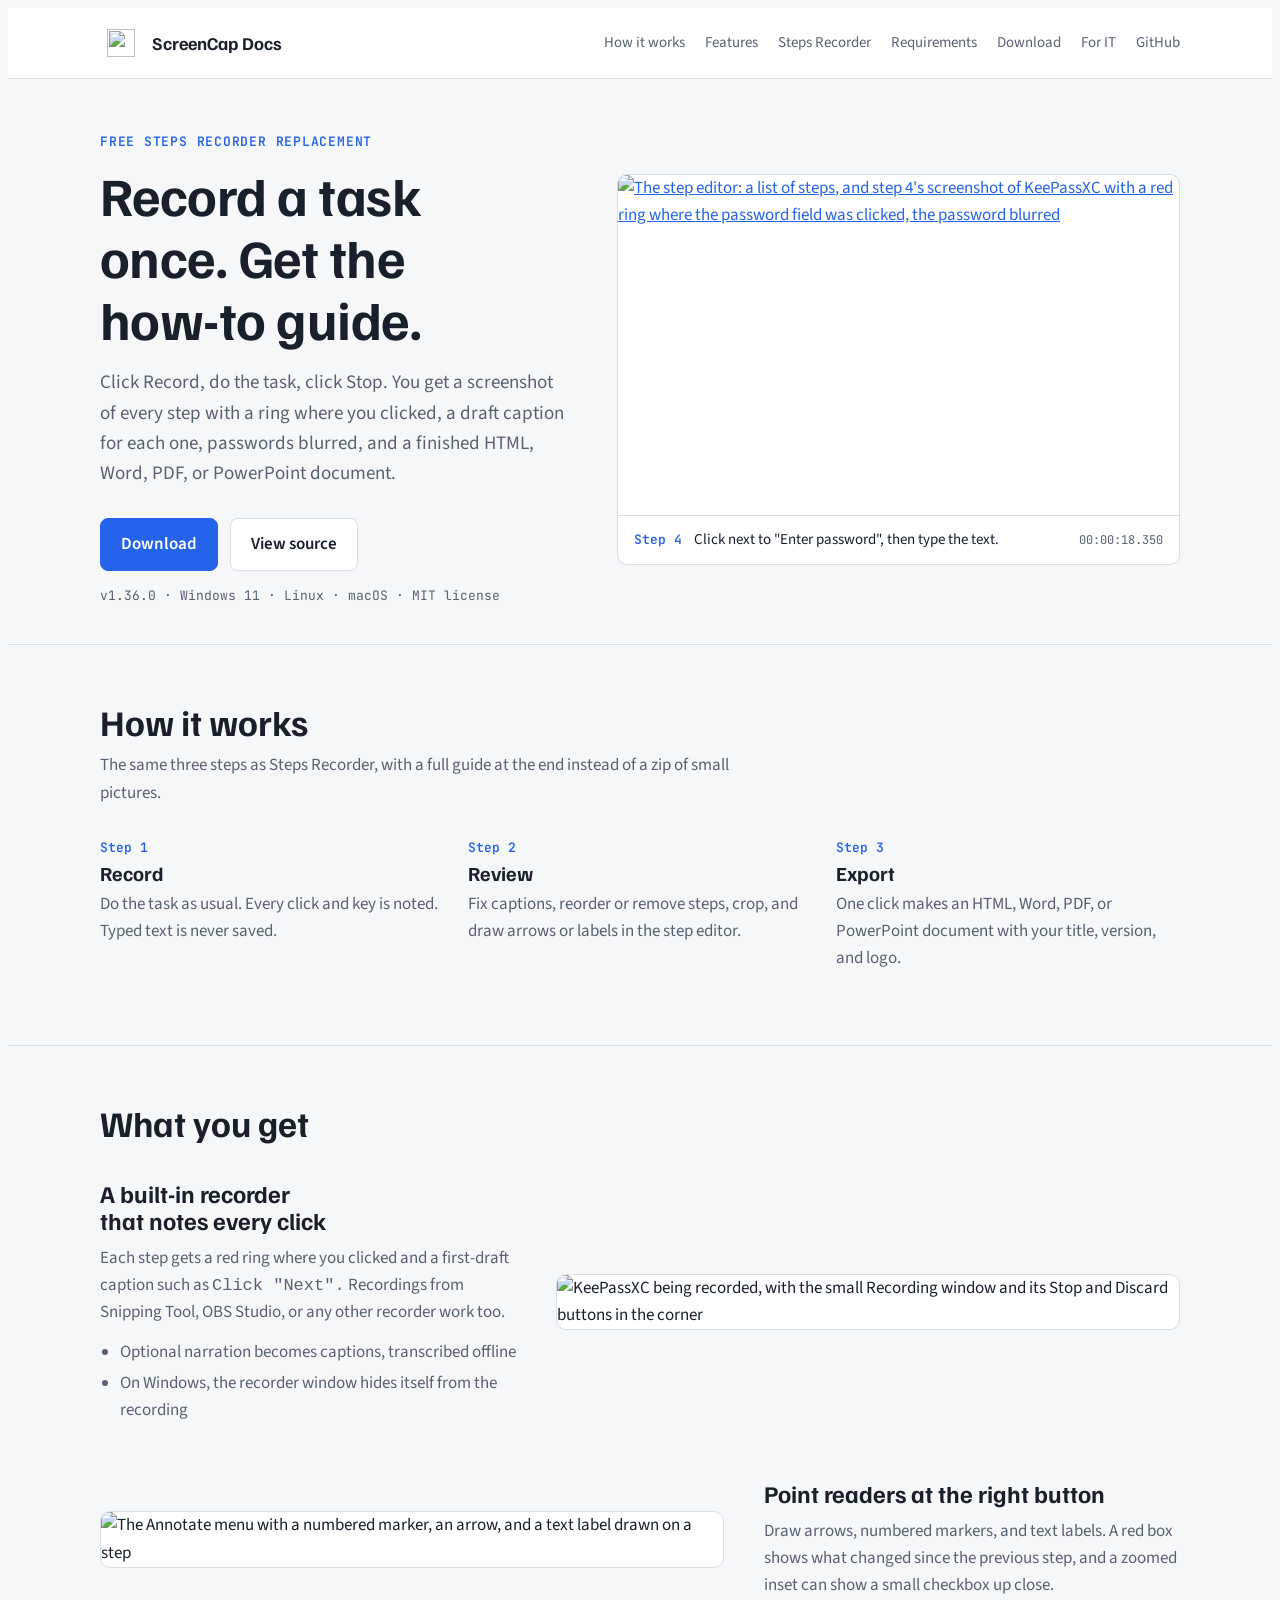
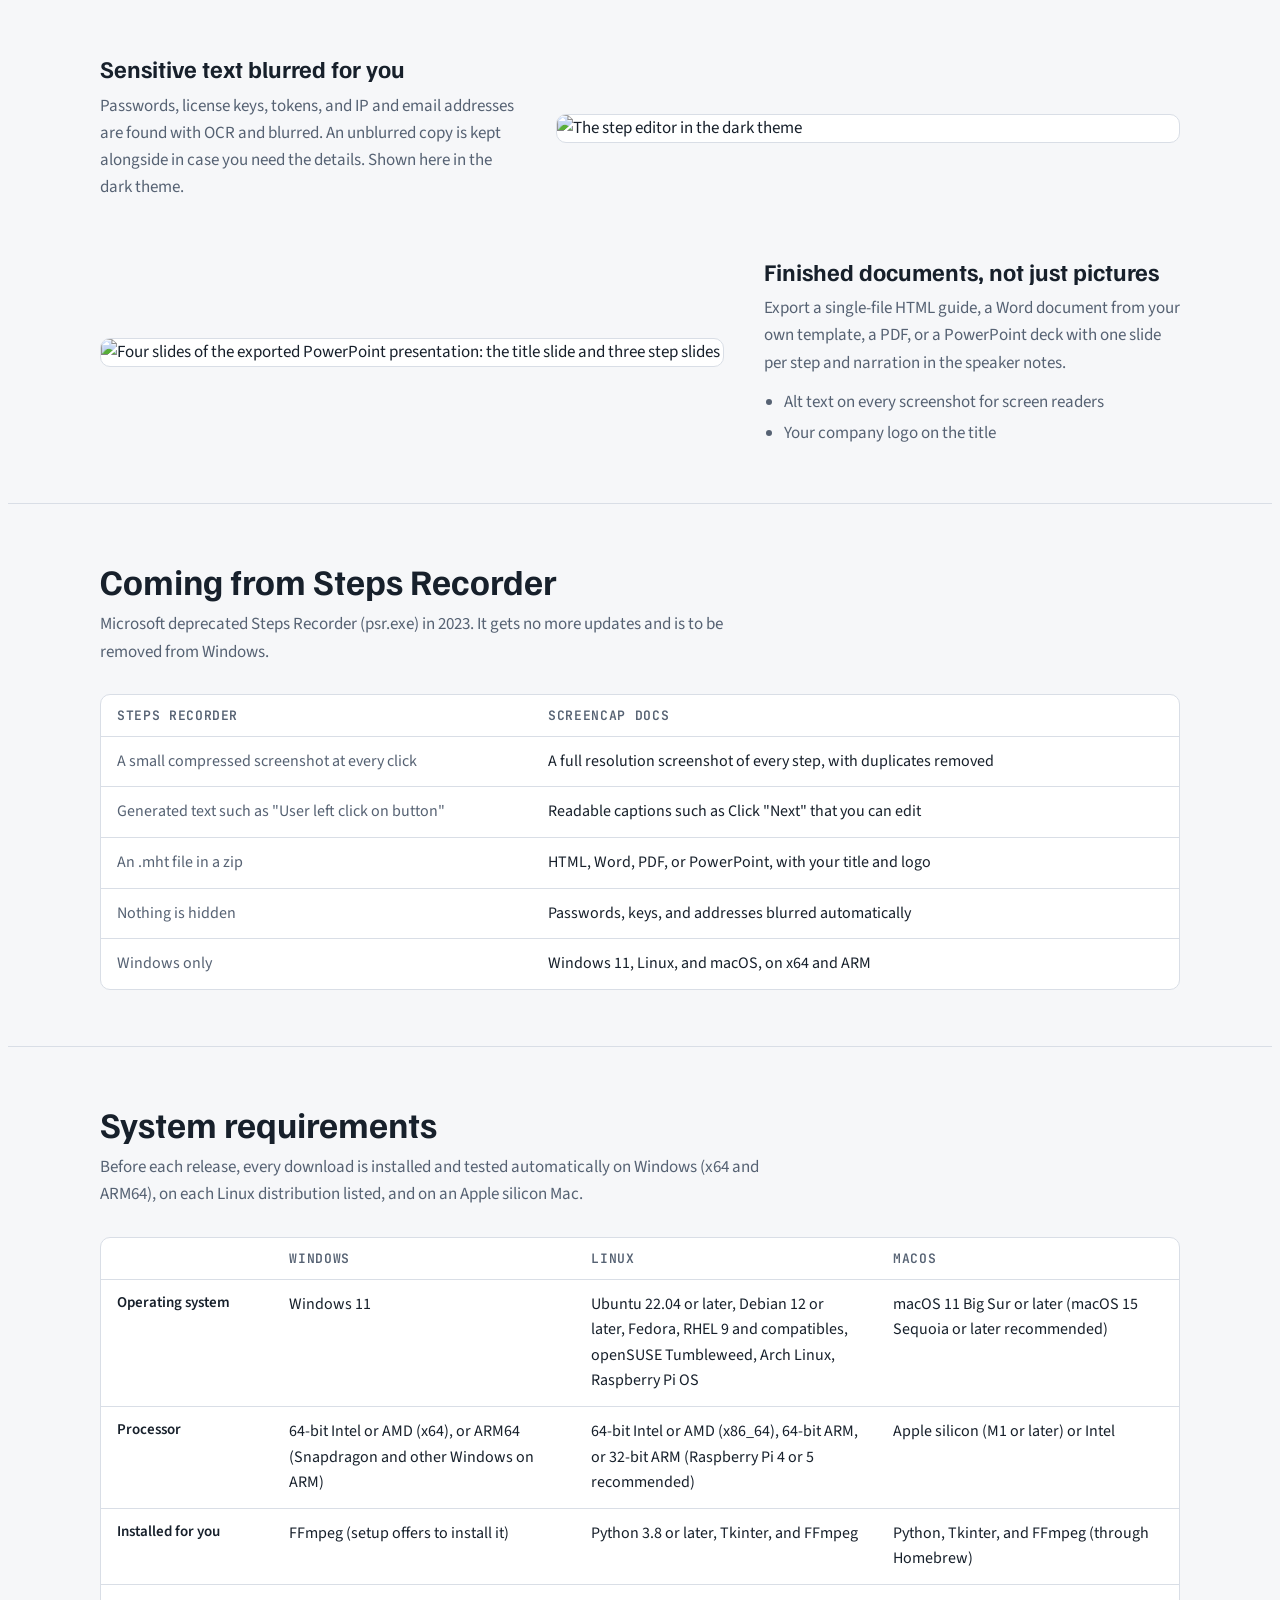
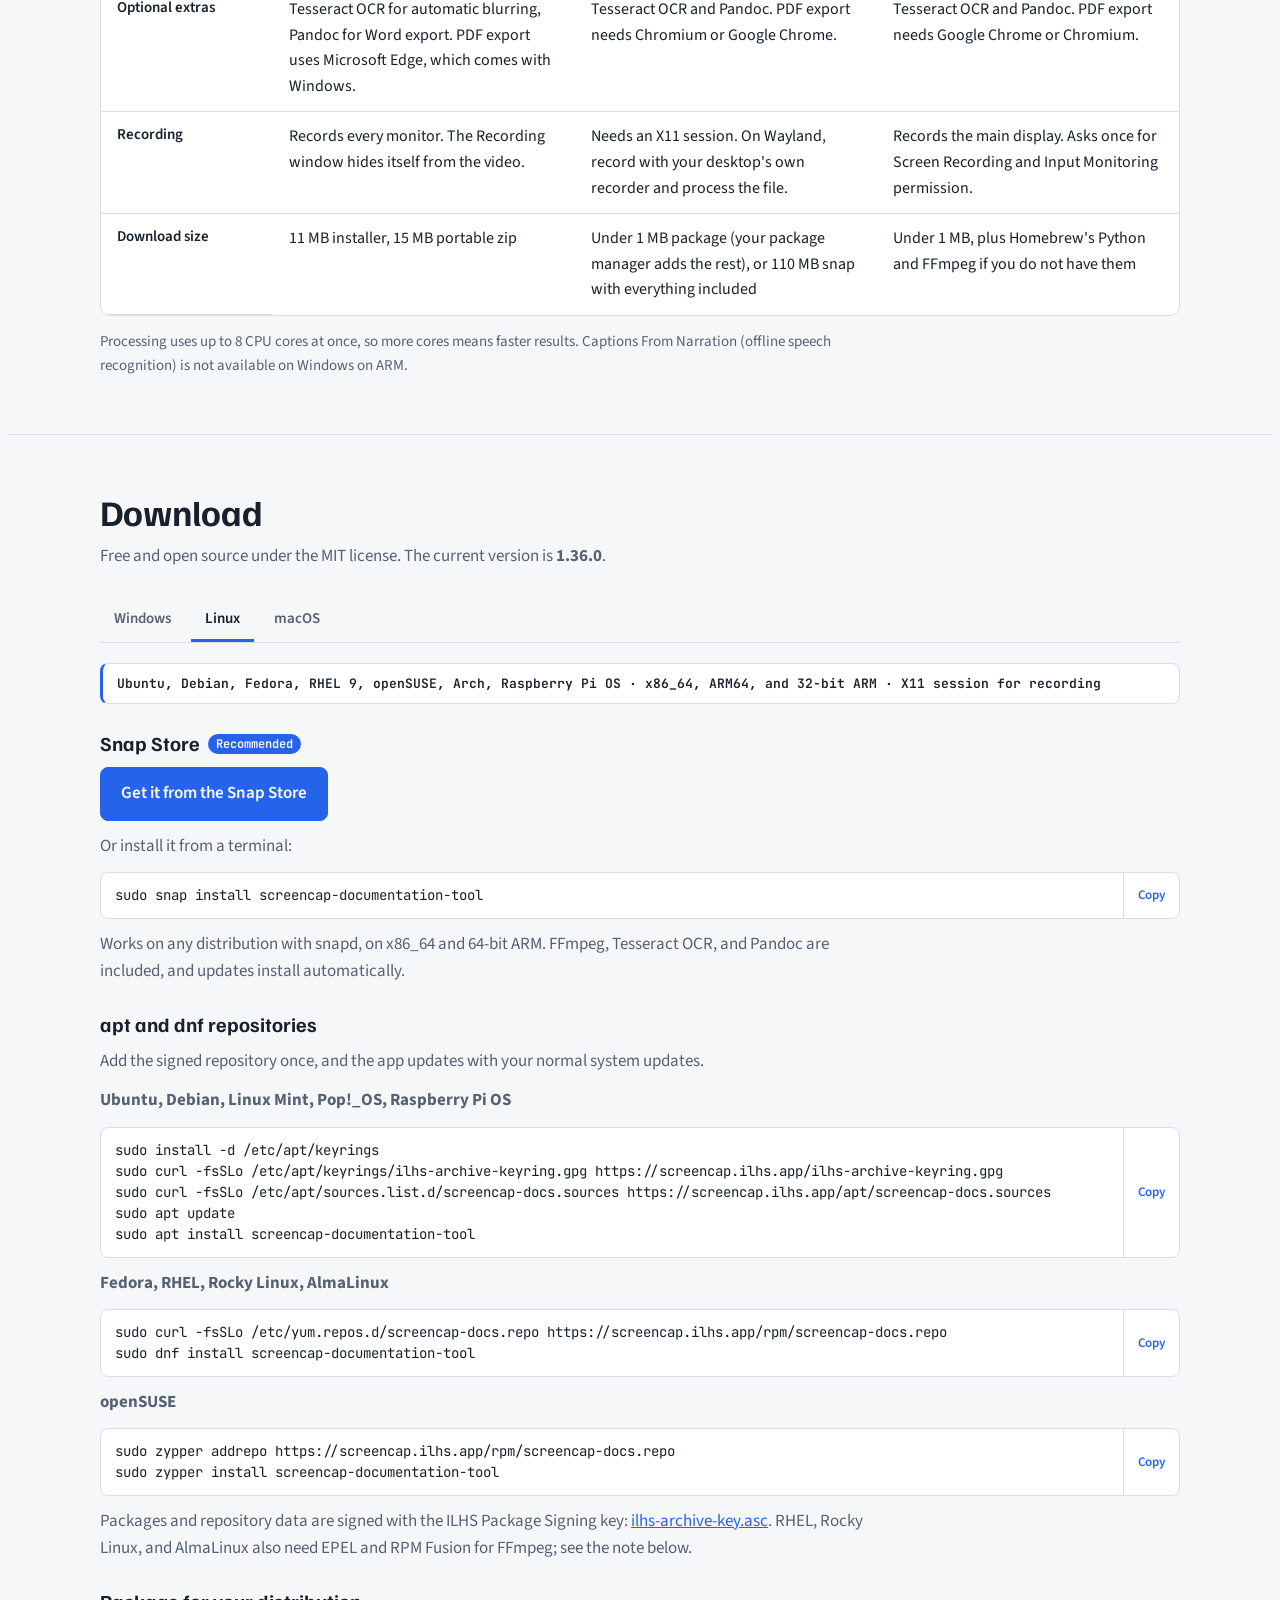
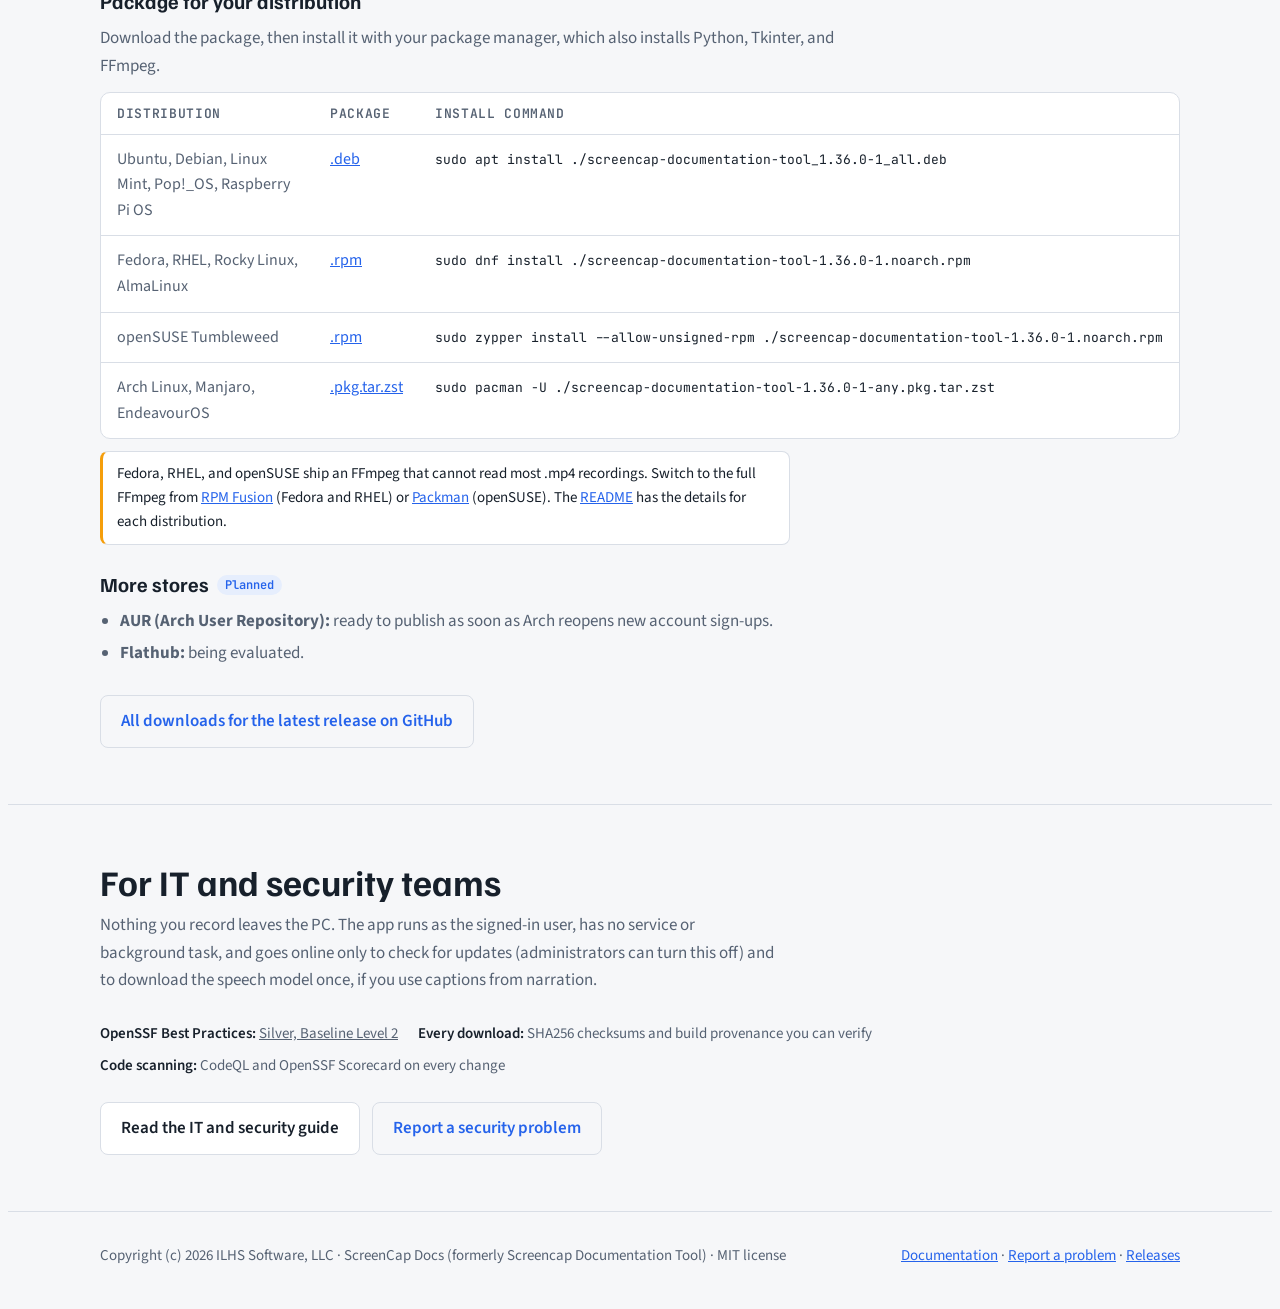
==== commit c2497df8: "Screenshots of a real task in KeePassXC; better click labels The screenshots now show a real app ins" ====
--- a/website/index.html
+++ b/website/index.html
@@ -1,8 +1,8 @@
 <!doctype html>
 <!--
   index.html
-  2026-10-19
-  Version: v1.0.0
+  2026-10-20
+  Version: v1.0.1
 
   PURPOSE:
   The project website at https://screencap.ilhs.app. Published to GitHub
@@ -216,8 +216,8 @@
       <p class="meta">v<span data-ver>1.36.0</span> · Windows 11 · Linux · macOS · MIT license</p>
     </div>
     <figure class="step">
-      <a class="zoom" href="screenshots/01-steps-editor.png" aria-label="Open the full-size screenshot"><img src="screenshots/01-steps-editor.png" width="1600" height="972" alt="The step editor: a list of steps, and step 3's screenshot with red rings where the product key field and the Next button were clicked, the key blurred"></a>
-      <figcaption><span class="num">Step 3</span><span>Click next to "Product key", type the text, then click "Next".</span><span class="ts">00:00:14.150</span></figcaption>
+      <a class="zoom" href="screenshots/01-steps-editor.png" aria-label="Open the full-size screenshot"><img src="screenshots/01-steps-editor.png" width="1600" height="972" alt="The step editor: a list of steps, and step 4's screenshot of KeePassXC with a red ring where the password field was clicked, the password blurred"></a>
+      <figcaption><span class="num">Step 4</span><span>Click next to "Enter password", then type the text.</span><span class="ts">00:00:18.350</span></figcaption>
     </figure>
   </div>
 
@@ -243,7 +243,7 @@
             <p>Each step gets a red ring where you clicked and a first-draft caption such as <code>Click "Next".</code> Recordings from Snipping Tool, OBS Studio, or any other recorder work too.</p>
             <ul><li>Optional narration becomes captions, transcribed offline</li><li>On Windows, the recorder window hides itself from the recording</li></ul>
           </div>
-          <figure class="shot"><img src="screenshots/05-recording.png" alt="A setup wizard being recorded, with the small Recording window and its Stop and Discard buttons in the corner" loading="lazy"></figure>
+          <figure class="shot"><img src="screenshots/05-recording.png" alt="KeePassXC being recorded, with the small Recording window and its Stop and Discard buttons in the corner" loading="lazy"></figure>
         </div>
         <div class="feature">
           <div class="copy">
